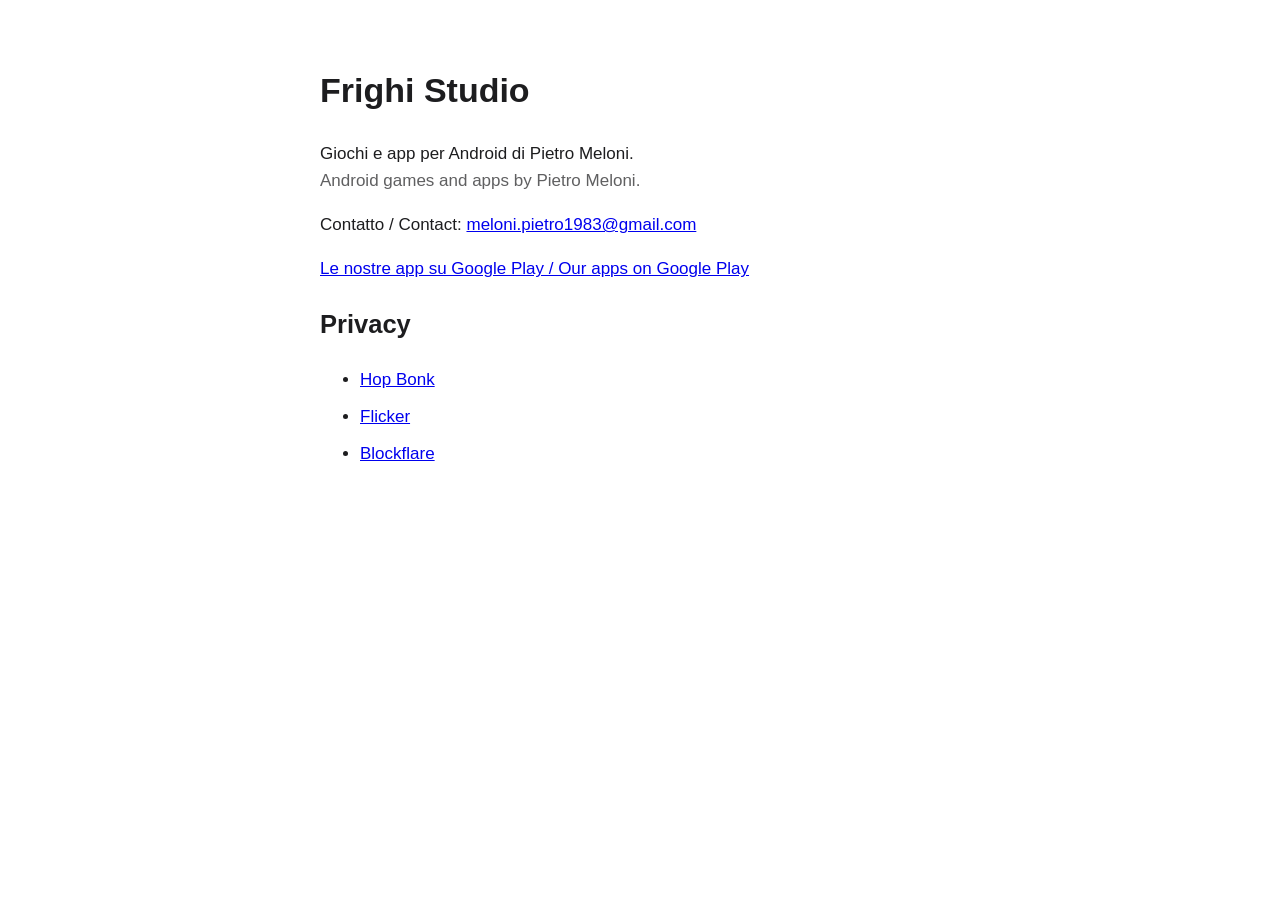
==== index.html @ 2c411255 "Update index.html" ====
<!doctype html>
<html lang="it">
<head>
<meta charset="utf-8">
<meta name="viewport" content="width=device-width, initial-scale=1">
<title>Frighi Studio</title>
<style>
  body { margin:0; font:17px/1.6 -apple-system, "Segoe UI", Roboto, Arial, sans-serif;
         background:#fff; color:#1d1d1f; }
  @media (prefers-color-scheme: dark) { body { background:#121212; color:#ececec; } a { color:#7ab7ff; } }
  main { max-width:640px; margin:0 auto; padding:40px 16px; }
  li { margin:10px 0; }
  .muted { opacity:.7; }
</style>
</head>
<body>
<main>
  <h1>Frighi Studio</h1>
  <p>Giochi e app per Android di Pietro Meloni.<br>
     <span class="muted">Android games and apps by Pietro Meloni.</span></p>
  <p>Contatto / Contact:
     <a href="mailto:meloni.pietro1983@gmail.com">meloni.pietro1983@gmail.com</a></p>
  <p><a href="https://play.google.com/store/apps/developer?id=Frighi%20Studio">Le nostre app su Google Play / Our apps on Google Play</a></p>
  <h2>Privacy</h2>
  <ul>
    <li><a href="HopBonk/">Hop Bonk</a></li>
    <li><a href="flicker-privacy/">Flicker</a></li>
    <li><a href="blockflare-privacy/">Blockflare</a></li>
  </ul>
</main>
</body>
</html>
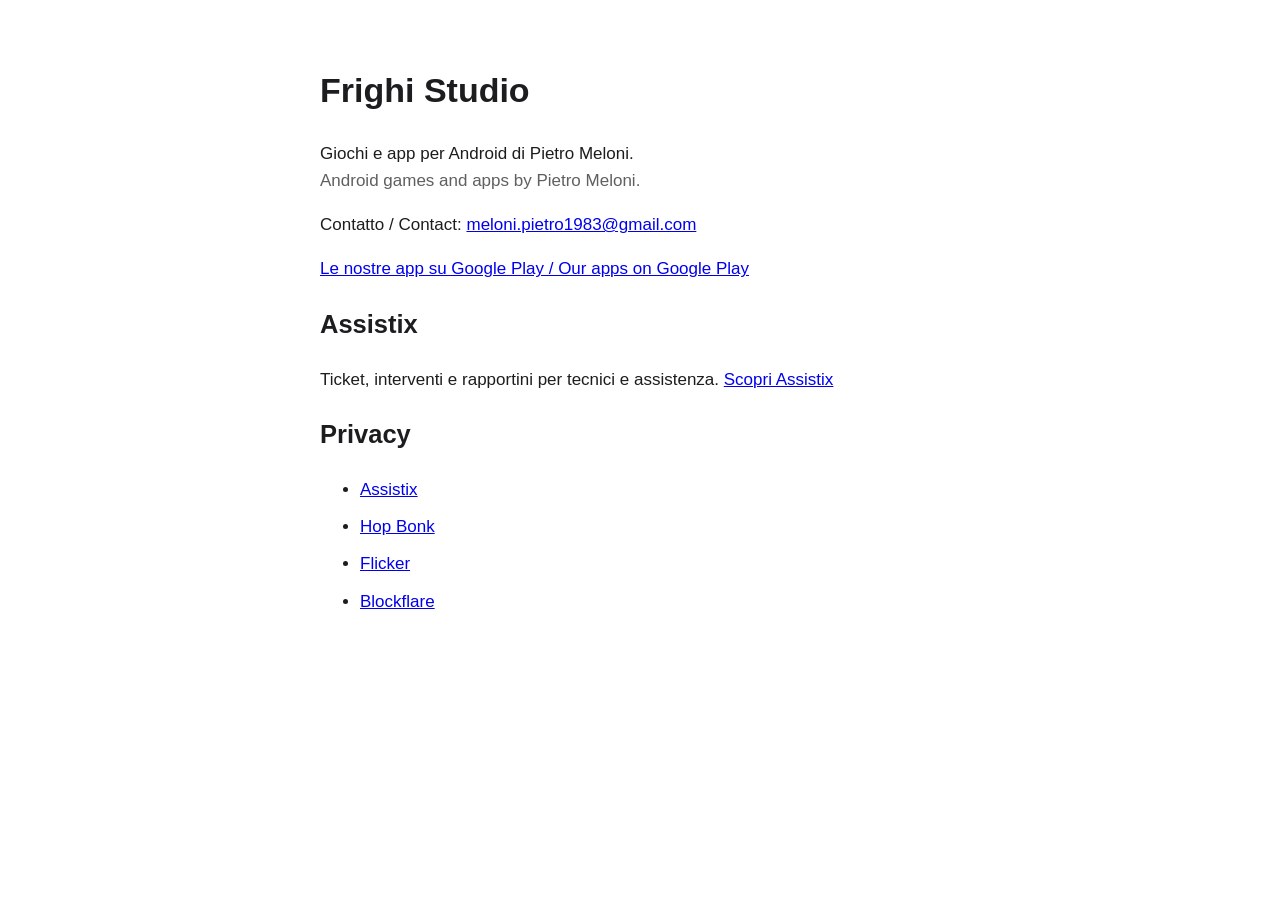
==== commit 91abb886: "Add files via upload" ====
--- a/index.html
+++ b/index.html
@@ -21,8 +21,11 @@
   <p>Contatto / Contact:
      <a href="mailto:meloni.pietro1983@gmail.com">meloni.pietro1983@gmail.com</a></p>
   <p><a href="https://play.google.com/store/apps/developer?id=Frighi%20Studio">Le nostre app su Google Play / Our apps on Google Play</a></p>
+  <h2>Assistix</h2>
+  <p>Ticket, interventi e rapportini per tecnici e assistenza. <a href="assistix/">Scopri Assistix</a></p>
   <h2>Privacy</h2>
   <ul>
+    <li><a href="assistix/privacy.html">Assistix</a></li>
     <li><a href="HopBonk/">Hop Bonk</a></li>
     <li><a href="flicker-privacy/">Flicker</a></li>
     <li><a href="blockflare-privacy/">Blockflare</a></li>
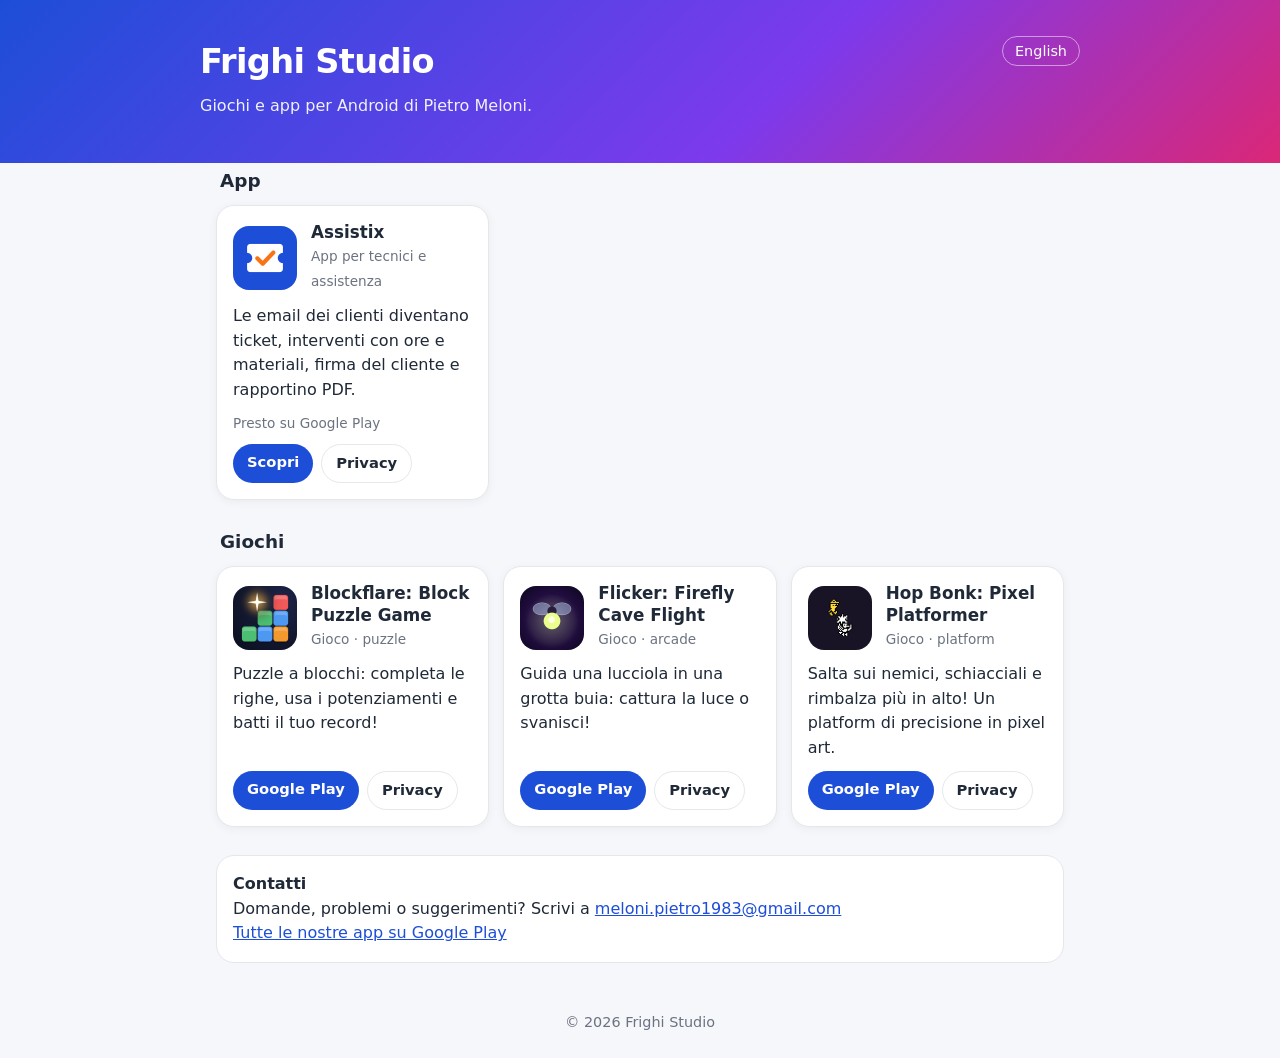
==== commit 52c5d306: "Add files via upload" ====
--- a/index.html
+++ b/index.html
@@ -4,32 +4,24 @@
 <meta charset="utf-8">
 <meta name="viewport" content="width=device-width, initial-scale=1">
 <title>Frighi Studio</title>
-<style>
-  body { margin:0; font:17px/1.6 -apple-system, "Segoe UI", Roboto, Arial, sans-serif;
-         background:#fff; color:#1d1d1f; }
-  @media (prefers-color-scheme: dark) { body { background:#121212; color:#ececec; } a { color:#7ab7ff; } }
-  main { max-width:640px; margin:0 auto; padding:40px 16px; }
-  li { margin:10px 0; }
-  .muted { opacity:.7; }
-</style>
+<meta name="description" content="Giochi e app per Android di Pietro Meloni.">
+<link rel="stylesheet" href="/stile.css">
+<link rel="alternate" hreflang="it" href="https://frighi83.github.io/">
+<link rel="alternate" hreflang="en" href="https://frighi83.github.io/en/">
 </head>
 <body>
+<header class="eroe"><div class="dentro"><a class="lingua" href="/en/">English</a><h1>Frighi Studio</h1><p>Giochi e app per Android di Pietro Meloni.</p></div></header>
 <main>
-  <h1>Frighi Studio</h1>
-  <p>Giochi e app per Android di Pietro Meloni.<br>
-     <span class="muted">Android games and apps by Pietro Meloni.</span></p>
-  <p>Contatto / Contact:
-     <a href="mailto:meloni.pietro1983@gmail.com">meloni.pietro1983@gmail.com</a></p>
-  <p><a href="https://play.google.com/store/apps/developer?id=Frighi%20Studio">Le nostre app su Google Play / Our apps on Google Play</a></p>
-  <h2>Assistix</h2>
-  <p>Ticket, interventi e rapportini per tecnici e assistenza. <a href="assistix/">Scopri Assistix</a></p>
-  <h2>Privacy</h2>
-  <ul>
-    <li><a href="assistix/privacy.html">Assistix</a></li>
-    <li><a href="HopBonk/">Hop Bonk</a></li>
-    <li><a href="flicker-privacy/">Flicker</a></li>
-    <li><a href="blockflare-privacy/">Blockflare</a></li>
-  </ul>
+<h2>App</h2>
+<div class="griglia"><div class="scheda"><div class="capo"><img src="/img/assistix.png" alt="Assistix"><div><h3>Assistix</h3><span class="tipo">App per tecnici e assistenza</span></div></div>
+<p>Le email dei clienti diventano ticket, interventi con ore e materiali, firma del cliente e rapportino PDF.</p><span class="tipo">Presto su Google Play</span><div class="azioni"><a class="btn pieno" href="/assistix/">Scopri</a><a class="btn vuoto" href="/assistix/privacy.html">Privacy</a></div></div></div>
+<h2>Giochi</h2>
+<div class="griglia"><div class="scheda"><div class="capo"><img src="/img/blockflare.png" alt="Blockflare: Block Puzzle Game"><div><h3>Blockflare: Block Puzzle Game</h3><span class="tipo">Gioco · puzzle</span></div></div>
+<p>Puzzle a blocchi: completa le righe, usa i potenziamenti e batti il tuo record!</p><div class="azioni"><a class="btn pieno" href="https://play.google.com/store/apps/developer?id=Frighi%20Studio">Google Play</a><a class="btn vuoto" href="/blockflare-privacy/">Privacy</a></div></div><div class="scheda"><div class="capo"><img src="/img/flicker.png" alt="Flicker: Firefly Cave Flight"><div><h3>Flicker: Firefly Cave Flight</h3><span class="tipo">Gioco · arcade</span></div></div>
+<p>Guida una lucciola in una grotta buia: cattura la luce o svanisci!</p><div class="azioni"><a class="btn pieno" href="https://play.google.com/store/apps/developer?id=Frighi%20Studio">Google Play</a><a class="btn vuoto" href="/flicker-privacy/">Privacy</a></div></div><div class="scheda"><div class="capo"><img src="/img/hopbonk.png" alt="Hop Bonk: Pixel Platformer"><div><h3>Hop Bonk: Pixel Platformer</h3><span class="tipo">Gioco · platform</span></div></div>
+<p>Salta sui nemici, schiacciali e rimbalza più in alto! Un platform di precisione in pixel art.</p><div class="azioni"><a class="btn pieno" href="https://play.google.com/store/apps/developer?id=Frighi%20Studio">Google Play</a><a class="btn vuoto" href="/HopBonk/">Privacy</a></div></div></div>
+<div class="contatto"><strong>Contatti</strong><br>Domande, problemi o suggerimenti? Scrivi a <a href="mailto:meloni.pietro1983@gmail.com">meloni.pietro1983@gmail.com</a><br><a href="https://play.google.com/store/apps/developer?id=Frighi%20Studio">Tutte le nostre app su Google Play</a></div>
 </main>
+<footer class="piede">© 2026 Frighi Studio</footer>
 </body>
 </html>
--- a/stile.css
+++ b/stile.css
@@ -0,0 +1,27 @@
+:root{--testo:#1f2937;--grigio:#6b7280;--blu:#1d4ed8;--sfondo:#f6f7fb;--carta:#fff;--bordo:#e5e7eb;--arancio:#ea580c}
+@media (prefers-color-scheme:dark){:root{--testo:#e5e7eb;--grigio:#9ca3af;--blu:#93b4ff;--sfondo:#0f1222;--carta:#171a2e;--bordo:#262a45}}
+*{box-sizing:border-box}
+body{margin:0;font-family:system-ui,-apple-system,"Segoe UI",Roboto,sans-serif;line-height:1.55;color:var(--testo);background:var(--sfondo)}
+a{color:var(--blu)}
+.eroe{background:linear-gradient(135deg,#1d4ed8,#7c3aed 60%,#db2777);color:#fff;padding:36px 16px 44px}
+.eroe .dentro{max-width:880px;margin:0 auto}
+.eroe h1{margin:0;font-size:2.1rem;letter-spacing:-.02em}
+.eroe p{margin:6px 0 0;opacity:.92}
+.lingua{float:right;color:#fff;text-decoration:none;border:1px solid rgba(255,255,255,.5);border-radius:999px;padding:3px 12px;font-size:.9rem}
+main{max-width:880px;margin:-24px auto 0;padding:0 16px 24px}
+h2{font-size:1.15rem;margin:28px 4px 10px}
+.griglia{display:grid;grid-template-columns:repeat(auto-fill,minmax(260px,1fr));gap:14px}
+.scheda{background:var(--carta);border:1px solid var(--bordo);border-radius:18px;padding:16px;display:flex;flex-direction:column;gap:10px;box-shadow:0 2px 10px rgba(0,0,0,.05)}
+.scheda .capo{display:flex;gap:14px;align-items:center}
+.scheda img{width:64px;height:64px;border-radius:16px;flex:none}
+.scheda h3{margin:0;font-size:1.05rem;line-height:1.3}
+.scheda .tipo{font-size:.85rem;color:var(--grigio)}
+.scheda p{margin:0;color:var(--testo)}
+.azioni{display:flex;gap:8px;flex-wrap:wrap;margin-top:auto}
+.btn{display:inline-block;text-decoration:none;border-radius:999px;padding:7px 14px;font-weight:600;font-size:.92rem}
+.btn.pieno{background:var(--blu);color:#fff}
+@media (prefers-color-scheme:dark){.btn.pieno{color:#0f1222}}
+.btn.vuoto{border:1px solid var(--bordo);color:var(--testo)}
+.contatto{background:var(--carta);border:1px solid var(--bordo);border-radius:18px;padding:16px;margin-top:28px}
+.piede{text-align:center;color:var(--grigio);font-size:.9rem;padding:24px 16px}
+.elenco{padding-left:1.2em}
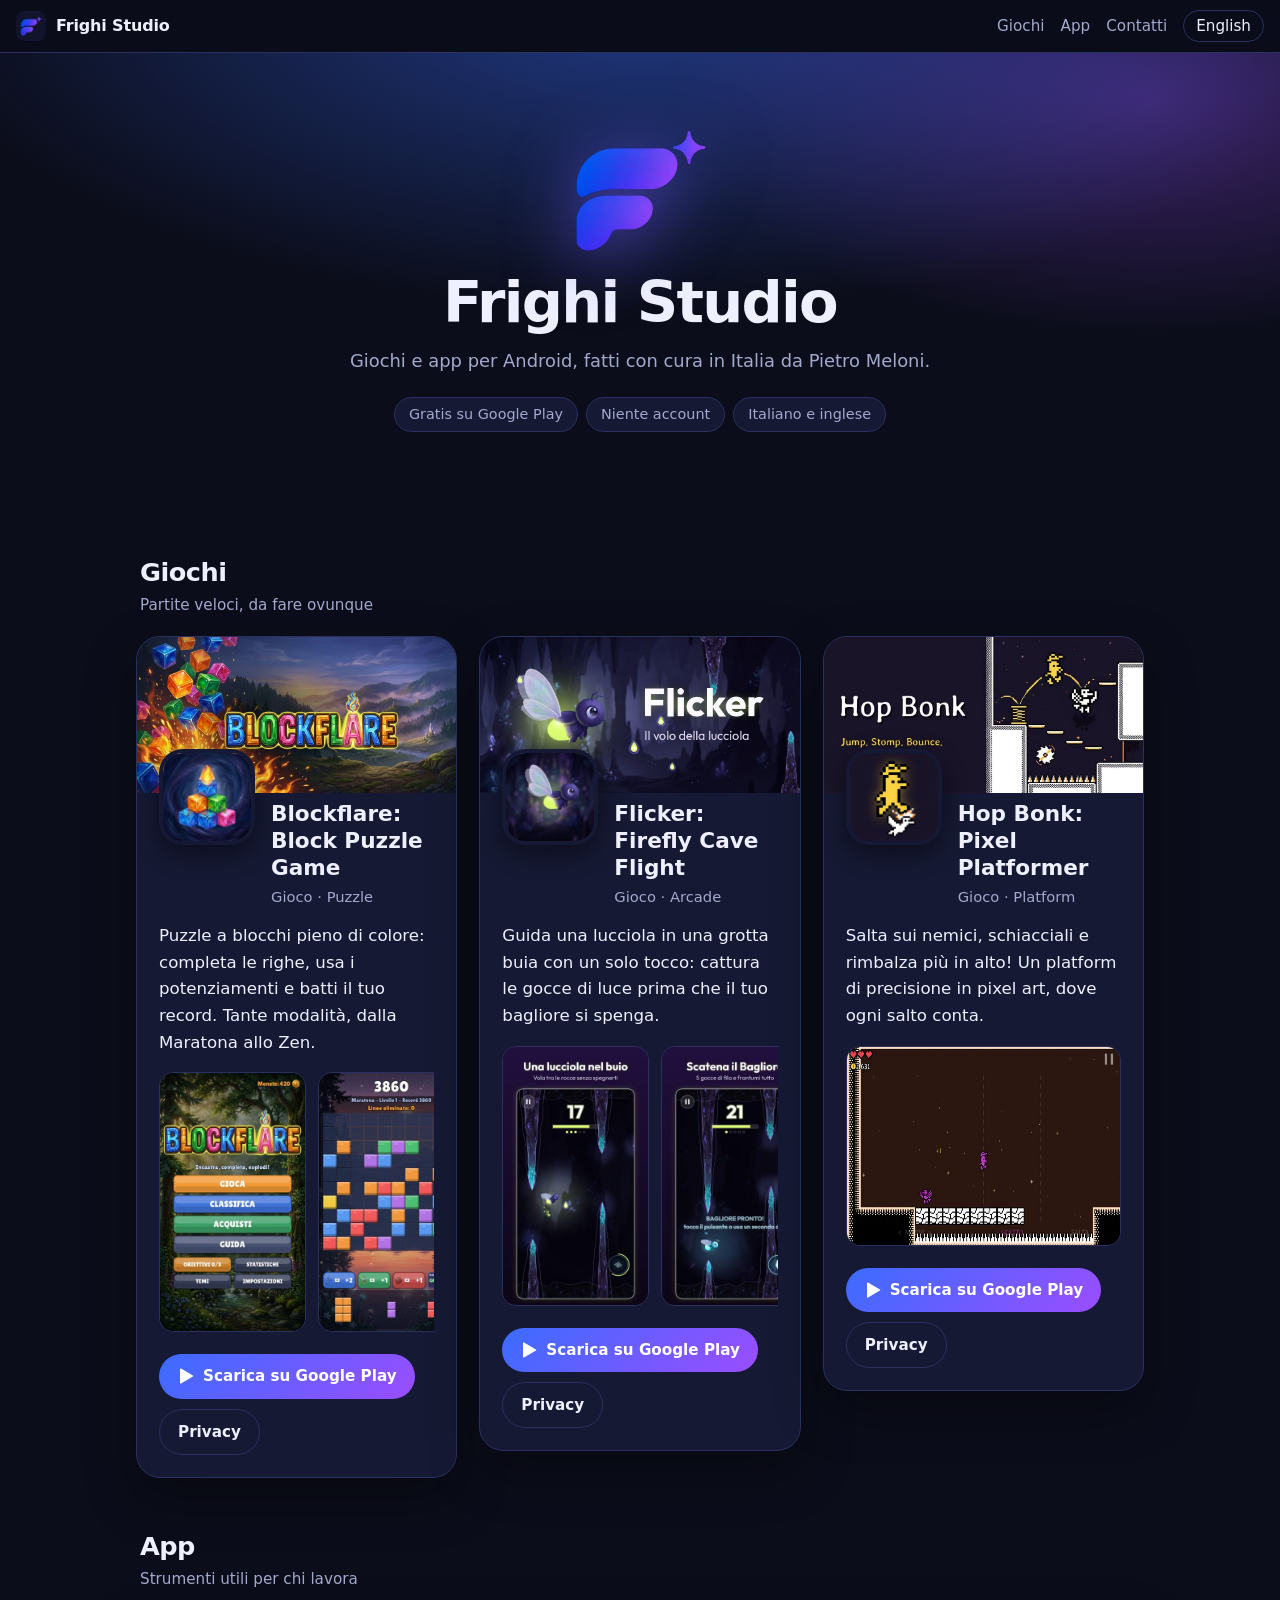
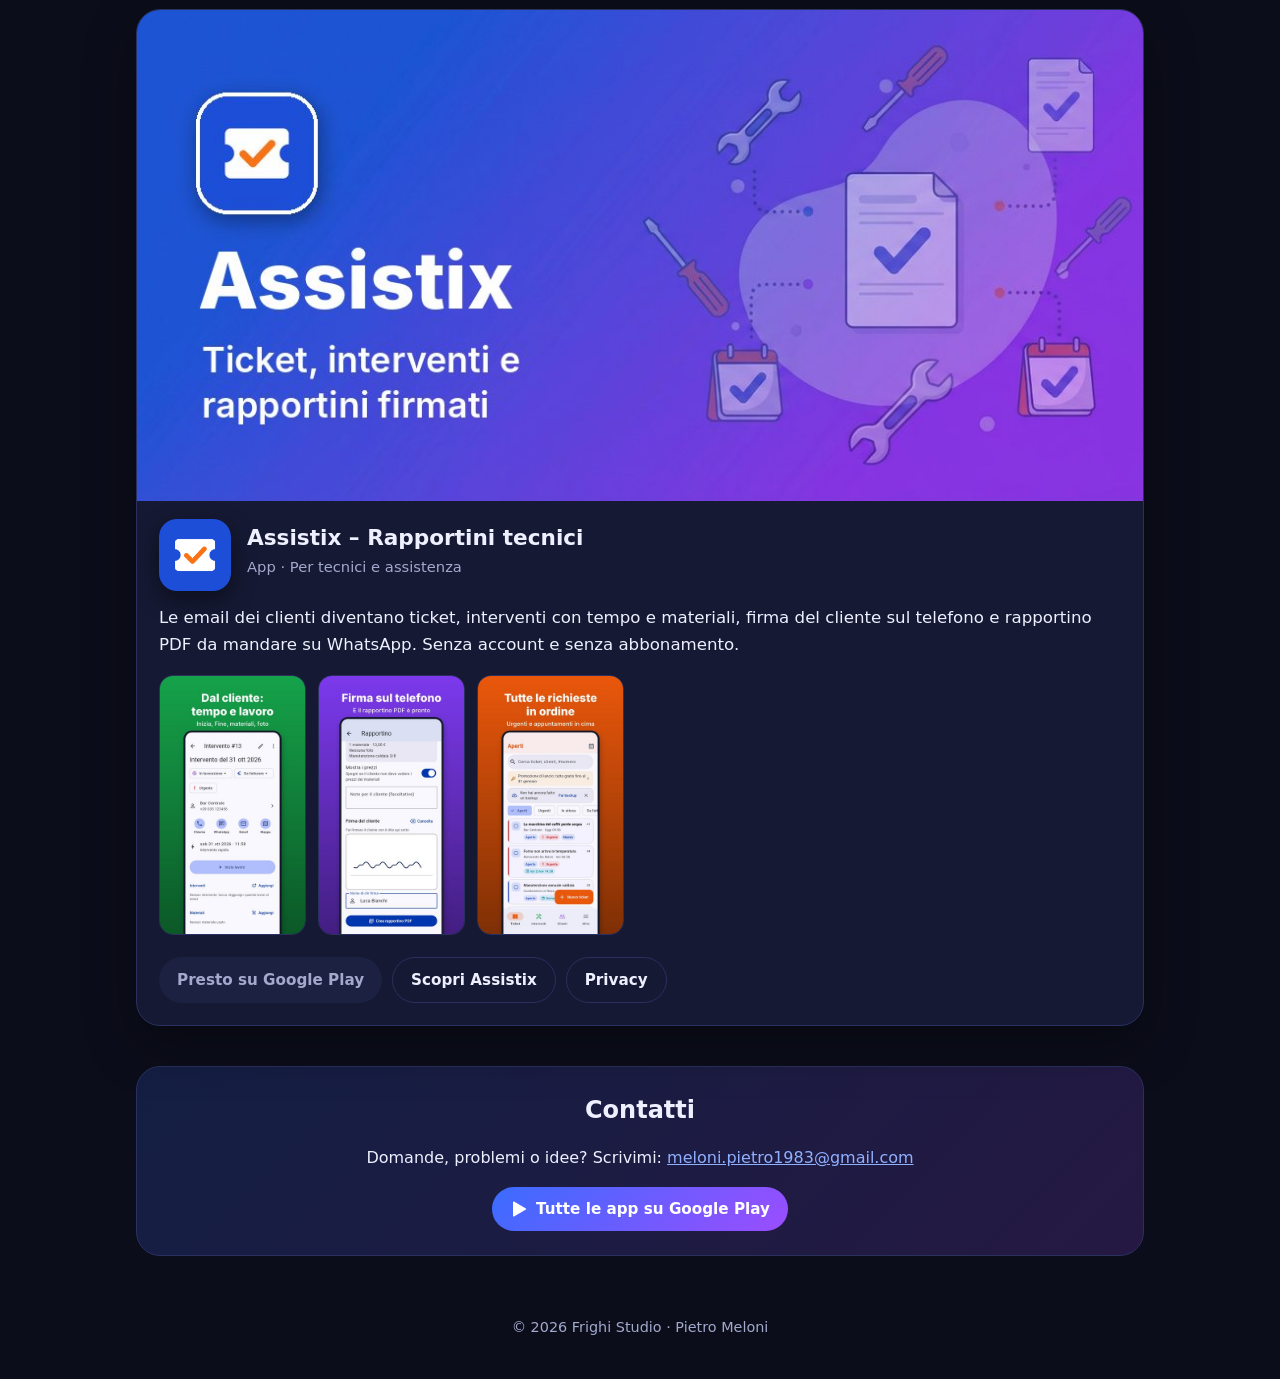
==== commit 60b14180: "Add files via upload" ====
--- a/index.html
+++ b/index.html
@@ -3,25 +3,51 @@
 <head>
 <meta charset="utf-8">
 <meta name="viewport" content="width=device-width, initial-scale=1">
-<title>Frighi Studio</title>
-<meta name="description" content="Giochi e app per Android di Pietro Meloni.">
+<title>Frighi Studio – Giochi e app per Android</title>
+<meta name="description" content="Giochi e app per Android, fatti con cura in Italia da Pietro Meloni.">
+<meta name="theme-color" content="#0b0d1a">
+<link rel="icon" href="/favicon.png">
 <link rel="stylesheet" href="/stile.css">
 <link rel="alternate" hreflang="it" href="https://frighi83.github.io/">
 <link rel="alternate" hreflang="en" href="https://frighi83.github.io/en/">
+<meta property="og:title" content="Frighi Studio"><meta property="og:description" content="Giochi e app per Android, fatti con cura in Italia da Pietro Meloni."><meta property="og:image" content="https://frighi83.github.io/img/frighi_icona.png">
 </head>
 <body>
-<header class="eroe"><div class="dentro"><a class="lingua" href="/en/">English</a><h1>Frighi Studio</h1><p>Giochi e app per Android di Pietro Meloni.</p></div></header>
+<header class="barra"><a class="marchio" href="/"><img src="/img/frighi_icona.png" alt="">Frighi Studio</a>
+<nav><a class="voce" href="#giochi">Giochi</a><a class="voce" href="#app">App</a><a class="voce" href="#contatti">Contatti</a><a class="lingua" href="/en/">English</a></nav></header>
+<section class="eroe"><img class="logo" src="/img/logo.png" alt="Frighi Studio"><h1>Frighi Studio</h1><p>Giochi e app per Android, fatti con cura in Italia da Pietro Meloni.</p><div class="pillole"><span>Gratis su Google Play</span><span>Niente account</span><span>Italiano e inglese</span></div></section>
 <main>
-<h2>App</h2>
-<div class="griglia"><div class="scheda"><div class="capo"><img src="/img/assistix.png" alt="Assistix"><div><h3>Assistix</h3><span class="tipo">App per tecnici e assistenza</span></div></div>
-<p>Le email dei clienti diventano ticket, interventi con ore e materiali, firma del cliente e rapportino PDF.</p><span class="tipo">Presto su Google Play</span><div class="azioni"><a class="btn pieno" href="/assistix/">Scopri</a><a class="btn vuoto" href="/assistix/privacy.html">Privacy</a></div></div></div>
-<h2>Giochi</h2>
-<div class="griglia"><div class="scheda"><div class="capo"><img src="/img/blockflare.png" alt="Blockflare: Block Puzzle Game"><div><h3>Blockflare: Block Puzzle Game</h3><span class="tipo">Gioco · puzzle</span></div></div>
-<p>Puzzle a blocchi: completa le righe, usa i potenziamenti e batti il tuo record!</p><div class="azioni"><a class="btn pieno" href="https://play.google.com/store/apps/developer?id=Frighi%20Studio">Google Play</a><a class="btn vuoto" href="/blockflare-privacy/">Privacy</a></div></div><div class="scheda"><div class="capo"><img src="/img/flicker.png" alt="Flicker: Firefly Cave Flight"><div><h3>Flicker: Firefly Cave Flight</h3><span class="tipo">Gioco · arcade</span></div></div>
-<p>Guida una lucciola in una grotta buia: cattura la luce o svanisci!</p><div class="azioni"><a class="btn pieno" href="https://play.google.com/store/apps/developer?id=Frighi%20Studio">Google Play</a><a class="btn vuoto" href="/flicker-privacy/">Privacy</a></div></div><div class="scheda"><div class="capo"><img src="/img/hopbonk.png" alt="Hop Bonk: Pixel Platformer"><div><h3>Hop Bonk: Pixel Platformer</h3><span class="tipo">Gioco · platform</span></div></div>
-<p>Salta sui nemici, schiacciali e rimbalza più in alto! Un platform di precisione in pixel art.</p><div class="azioni"><a class="btn pieno" href="https://play.google.com/store/apps/developer?id=Frighi%20Studio">Google Play</a><a class="btn vuoto" href="/HopBonk/">Privacy</a></div></div></div>
-<div class="contatto"><strong>Contatti</strong><br>Domande, problemi o suggerimenti? Scrivi a <a href="mailto:meloni.pietro1983@gmail.com">meloni.pietro1983@gmail.com</a><br><a href="https://play.google.com/store/apps/developer?id=Frighi%20Studio">Tutte le nostre app su Google Play</a></div>
+<h2 class="sezione" id="giochi">Giochi<small>Partite veloci, da fare ovunque</small></h2>
+<div class="griglia"><article class="app" id="blockflare">
+<img class="banner" src="/img/giochi/blockflare_banner.jpg" alt="Blockflare: Block Puzzle Game" loading="lazy">
+<div class="corpo"><div class="testa"><img class="icona" src="/img/giochi/blockflare_icona.png" alt=""><div><h3>Blockflare: Block Puzzle Game</h3><span class="tipo">Gioco · Puzzle</span></div></div>
+<p class="desc">Puzzle a blocchi pieno di colore: completa le righe, usa i potenziamenti e batti il tuo record. Tante modalità, dalla Maratona allo Zen.</p>
+<div class="galleria"><img src="/img/giochi/blockflare_it_1.jpg" alt="Blockflare: Block Puzzle Game" loading="lazy"><img src="/img/giochi/blockflare_it_3.jpg" alt="Blockflare: Block Puzzle Game" loading="lazy"><img src="/img/giochi/blockflare_it_7.jpg" alt="Blockflare: Block Puzzle Game" loading="lazy"></div>
+<div class="azioni"><a class="btn play" href="https://play.google.com/store/apps/details?id=com.pietromeloni.blockflare"><svg viewBox="0 0 24 24" aria-hidden="true"><path fill="currentColor" d="M4 2.8v18.4c0 .7.8 1.1 1.4.8l15.8-9.2c.6-.4.6-1.2 0-1.6L5.4 2c-.6-.3-1.4.1-1.4.8z"/></svg>Scarica su Google Play</a><a class="btn vuoto" href="/blockflare-privacy/">Privacy</a></div>
+</div></article><article class="app" id="flicker">
+<img class="banner" src="/img/giochi/flicker_banner_it.jpg" alt="Flicker: Firefly Cave Flight" loading="lazy">
+<div class="corpo"><div class="testa"><img class="icona" src="/img/giochi/flicker_icona.png" alt=""><div><h3>Flicker: Firefly Cave Flight</h3><span class="tipo">Gioco · Arcade</span></div></div>
+<p class="desc">Guida una lucciola in una grotta buia con un solo tocco: cattura le gocce di luce prima che il tuo bagliore si spenga.</p>
+<div class="galleria"><img src="/img/giochi/flicker_it_1.jpg" alt="Flicker: Firefly Cave Flight – 1" loading="lazy"><img src="/img/giochi/flicker_it_2.jpg" alt="Flicker: Firefly Cave Flight – 2" loading="lazy"><img src="/img/giochi/flicker_it_3.jpg" alt="Flicker: Firefly Cave Flight – 3" loading="lazy"></div>
+<div class="azioni"><a class="btn play" href="https://play.google.com/store/apps/details?id=com.pietromeloni.flicker"><svg viewBox="0 0 24 24" aria-hidden="true"><path fill="currentColor" d="M4 2.8v18.4c0 .7.8 1.1 1.4.8l15.8-9.2c.6-.4.6-1.2 0-1.6L5.4 2c-.6-.3-1.4.1-1.4.8z"/></svg>Scarica su Google Play</a><a class="btn vuoto" href="/flicker-privacy/">Privacy</a></div>
+</div></article><article class="app" id="hopbonk">
+<img class="banner" src="/img/giochi/hopbonk_banner.jpg" alt="Hop Bonk: Pixel Platformer" loading="lazy">
+<div class="corpo"><div class="testa"><img class="icona" src="/img/giochi/hopbonk_icona.png" alt=""><div><h3>Hop Bonk: Pixel Platformer</h3><span class="tipo">Gioco · Platform</span></div></div>
+<p class="desc">Salta sui nemici, schiacciali e rimbalza più in alto! Un platform di precisione in pixel art, dove ogni salto conta.</p>
+<div class="galleria orizz"><img src="/img/giochi/hopbonk_it_1.jpg" alt="Hop Bonk: Pixel Platformer – 1" loading="lazy"><img src="/img/giochi/hopbonk_it_2.jpg" alt="Hop Bonk: Pixel Platformer – 2" loading="lazy"><img src="/img/giochi/hopbonk_it_3.jpg" alt="Hop Bonk: Pixel Platformer – 3" loading="lazy"></div>
+<div class="azioni"><a class="btn play" href="https://play.google.com/store/apps/details?id=com.pietromeloni.hopbonk"><svg viewBox="0 0 24 24" aria-hidden="true"><path fill="currentColor" d="M4 2.8v18.4c0 .7.8 1.1 1.4.8l15.8-9.2c.6-.4.6-1.2 0-1.6L5.4 2c-.6-.3-1.4.1-1.4.8z"/></svg>Scarica su Google Play</a><a class="btn vuoto" href="/HopBonk/">Privacy</a></div>
+</div></article></div>
+<h2 class="sezione" id="app">App<small>Strumenti utili per chi lavora</small></h2>
+<div class="griglia"><article class="app" id="assistix">
+<img class="banner" src="/img/giochi/assistix_banner_it.jpg" alt="Assistix" loading="lazy">
+<div class="corpo"><div class="testa"><img class="icona" src="/img/assistix.png" alt=""><div><h3>Assistix – Rapportini tecnici</h3><span class="tipo">App · Per tecnici e assistenza</span></div></div>
+<p class="desc">Le email dei clienti diventano ticket, interventi con tempo e materiali, firma del cliente sul telefono e rapportino PDF da mandare su WhatsApp. Senza account e senza abbonamento.</p>
+<div class="galleria"><img src="/img/giochi/assistix_it_1.jpg" alt="Assistix" loading="lazy"><img src="/img/giochi/assistix_it_2.jpg" alt="Assistix" loading="lazy"><img src="/img/giochi/assistix_it_3.jpg" alt="Assistix" loading="lazy"></div>
+<div class="azioni"><span class="btn presto">Presto su Google Play</span><a class="btn vuoto" href="/assistix/">Scopri Assistix</a><a class="btn vuoto" href="/assistix/privacy.html">Privacy</a></div>
+</div></article></div>
+<section class="contatto" id="contatti"><h2>Contatti</h2><p>Domande, problemi o idee? Scrivimi: <a href="mailto:meloni.pietro1983@gmail.com">meloni.pietro1983@gmail.com</a></p>
+<a class="btn play" href="https://play.google.com/store/apps/developer?id=Frighi%20Studio"><svg viewBox="0 0 24 24" aria-hidden="true"><path fill="currentColor" d="M4 2.8v18.4c0 .7.8 1.1 1.4.8l15.8-9.2c.6-.4.6-1.2 0-1.6L5.4 2c-.6-.3-1.4.1-1.4.8z"/></svg>Tutte le app su Google Play</a></section>
 </main>
-<footer class="piede">© 2026 Frighi Studio</footer>
+<footer class="piede">© 2026 Frighi Studio · Pietro Meloni</footer>
 </body>
 </html>
--- a/stile.css
+++ b/stile.css
@@ -1,27 +1,57 @@
-:root{--testo:#1f2937;--grigio:#6b7280;--blu:#1d4ed8;--sfondo:#f6f7fb;--carta:#fff;--bordo:#e5e7eb;--arancio:#ea580c}
-@media (prefers-color-scheme:dark){:root{--testo:#e5e7eb;--grigio:#9ca3af;--blu:#93b4ff;--sfondo:#0f1222;--carta:#171a2e;--bordo:#262a45}}
+:root{--sfondo:#0b0d1a;--carta:#151933;--carta2:#1c2142;--testo:#eef0ff;--grigio:#a3a9cc;--bordo:#2a3060;--blu:#3b6cff;--viola:#9b4dff;--accento:#8fb0ff}
 *{box-sizing:border-box}
-body{margin:0;font-family:system-ui,-apple-system,"Segoe UI",Roboto,sans-serif;line-height:1.55;color:var(--testo);background:var(--sfondo)}
-a{color:var(--blu)}
-.eroe{background:linear-gradient(135deg,#1d4ed8,#7c3aed 60%,#db2777);color:#fff;padding:36px 16px 44px}
-.eroe .dentro{max-width:880px;margin:0 auto}
-.eroe h1{margin:0;font-size:2.1rem;letter-spacing:-.02em}
-.eroe p{margin:6px 0 0;opacity:.92}
-.lingua{float:right;color:#fff;text-decoration:none;border:1px solid rgba(255,255,255,.5);border-radius:999px;padding:3px 12px;font-size:.9rem}
-main{max-width:880px;margin:-24px auto 0;padding:0 16px 24px}
-h2{font-size:1.15rem;margin:28px 4px 10px}
-.griglia{display:grid;grid-template-columns:repeat(auto-fill,minmax(260px,1fr));gap:14px}
-.scheda{background:var(--carta);border:1px solid var(--bordo);border-radius:18px;padding:16px;display:flex;flex-direction:column;gap:10px;box-shadow:0 2px 10px rgba(0,0,0,.05)}
+html{scroll-behavior:smooth}
+body{margin:0;font-family:system-ui,-apple-system,"Segoe UI",Roboto,sans-serif;line-height:1.6;color:var(--testo);background:var(--sfondo)}
+a{color:var(--accento)}
+img{max-width:100%;display:block}
+.barra{position:sticky;top:0;z-index:5;display:flex;align-items:center;justify-content:space-between;gap:12px;padding:10px 16px;background:rgba(11,13,26,.82);backdrop-filter:blur(10px);border-bottom:1px solid var(--bordo)}
+.barra .marchio{display:flex;align-items:center;gap:10px;color:var(--testo);text-decoration:none;font-weight:800;letter-spacing:-.01em}
+.barra .marchio img{width:30px;height:30px;border-radius:8px}
+.barra nav{display:flex;gap:16px;align-items:center;font-size:.95rem}
+.barra nav a{color:var(--grigio);text-decoration:none}
+.barra nav a:hover{color:var(--testo)}
+.barra .lingua{border:1px solid var(--bordo);border-radius:999px;padding:3px 12px;color:var(--testo)!important}
+.eroe{position:relative;overflow:hidden;padding:72px 16px 64px;text-align:center;background:radial-gradient(1200px 500px at 50% -10%,rgba(59,108,255,.45),transparent 60%),radial-gradient(800px 400px at 90% 10%,rgba(155,77,255,.35),transparent 60%)}
+.eroe .logo{width:132px;height:132px;margin:0 auto 14px;filter:drop-shadow(0 10px 34px rgba(110,90,255,.6))}
+.eroe h1{margin:0;font-size:clamp(2.2rem,6vw,3.6rem);letter-spacing:-.03em;line-height:1.1}
+.eroe p{margin:12px auto 0;max-width:620px;color:var(--grigio);font-size:1.12rem}
+.eroe .dentro{max-width:960px;margin:0 auto}
+.eroe .lingua{float:right;color:#fff;text-decoration:none;border:1px solid rgba(255,255,255,.4);border-radius:999px;padding:3px 12px;font-size:.9rem}
+.pillole{display:flex;gap:8px;justify-content:center;flex-wrap:wrap;margin-top:22px}
+.pillole span{background:var(--carta);border:1px solid var(--bordo);border-radius:999px;padding:5px 14px;font-size:.9rem;color:var(--grigio)}
+main{max-width:1040px;margin:0 auto;padding:8px 16px 32px}
+h2.sezione{font-size:1.6rem;margin:48px 4px 18px;letter-spacing:-.02em}
+h2.sezione small{display:block;font-size:.95rem;font-weight:400;color:var(--grigio);letter-spacing:0}
+.griglia{display:grid;grid-template-columns:repeat(auto-fit,minmax(320px,1fr));gap:22px;align-items:start}
+.griglia .app{margin-bottom:0}
+.app{background:var(--carta);border:1px solid var(--bordo);border-radius:24px;overflow:hidden;margin-bottom:26px;box-shadow:0 20px 50px rgba(0,0,0,.35)}
+.app .banner{aspect-ratio:1024/500;width:100%;object-fit:cover}
+.app .corpo{padding:0 22px 22px;position:relative}
+.app .testa{display:flex;gap:16px;align-items:flex-start;margin-top:-44px}
+.app .testa>div{padding-top:52px}
+.app .icona{width:96px;height:96px;border-radius:24px;border:4px solid var(--carta);box-shadow:0 8px 24px rgba(0,0,0,.45);background:var(--carta2);flex:none}
+.app h3{margin:0 0 2px;font-size:1.35rem;line-height:1.25}
+.app .tipo{color:var(--grigio);font-size:.92rem}
+.app p.desc{margin:14px 0 0;font-size:1.04rem}
+.galleria{display:flex;gap:12px;overflow-x:auto;padding:16px 0 6px;scroll-snap-type:x mandatory}
+.galleria img{height:260px;width:auto;border-radius:14px;border:1px solid var(--bordo);scroll-snap-align:start;flex:none}
+.galleria.orizz img{height:200px}
+.azioni{display:flex;gap:10px;flex-wrap:wrap;margin-top:16px}
+.btn{display:inline-flex;align-items:center;gap:8px;text-decoration:none;border-radius:999px;padding:10px 18px;font-weight:700;font-size:.95rem}
+.btn.play{background:linear-gradient(135deg,var(--blu),var(--viola));color:#fff}
+.btn.play svg{width:18px;height:18px}
+.btn.vuoto{border:1px solid var(--bordo);color:var(--testo)}
+.btn.presto{background:var(--carta2);color:var(--grigio)}
+.contatto{background:linear-gradient(135deg,rgba(59,108,255,.18),rgba(155,77,255,.18));border:1px solid var(--bordo);border-radius:24px;padding:24px;margin-top:40px;text-align:center}
+.contatto h2{margin:0 0 6px}
+.piede{text-align:center;color:var(--grigio);font-size:.9rem;padding:28px 16px 40px}
+/* pagine Assistix */
+.scheda{background:var(--carta);border:1px solid var(--bordo);border-radius:20px;padding:18px;margin-top:-28px;position:relative}
 .scheda .capo{display:flex;gap:14px;align-items:center}
-.scheda img{width:64px;height:64px;border-radius:16px;flex:none}
-.scheda h3{margin:0;font-size:1.05rem;line-height:1.3}
-.scheda .tipo{font-size:.85rem;color:var(--grigio)}
-.scheda p{margin:0;color:var(--testo)}
-.azioni{display:flex;gap:8px;flex-wrap:wrap;margin-top:auto}
-.btn{display:inline-block;text-decoration:none;border-radius:999px;padding:7px 14px;font-weight:600;font-size:.92rem}
-.btn.pieno{background:var(--blu);color:#fff}
-@media (prefers-color-scheme:dark){.btn.pieno{color:#0f1222}}
-.btn.vuoto{border:1px solid var(--bordo);color:var(--testo)}
-.contatto{background:var(--carta);border:1px solid var(--bordo);border-radius:18px;padding:16px;margin-top:28px}
-.piede{text-align:center;color:var(--grigio);font-size:.9rem;padding:24px 16px}
+.scheda img{width:64px;height:64px;border-radius:16px}
+.scheda h3{margin:0}
 .elenco{padding-left:1.2em}
+@media (max-width:600px){.galleria img{height:240px}.galleria.orizz img{height:150px}.barra nav .voce{display:none}}
+#assistix .testa{margin-top:18px}
+#assistix .testa>div{padding-top:6px}
+#assistix .icona{width:72px;height:72px;border-radius:18px;border:0}
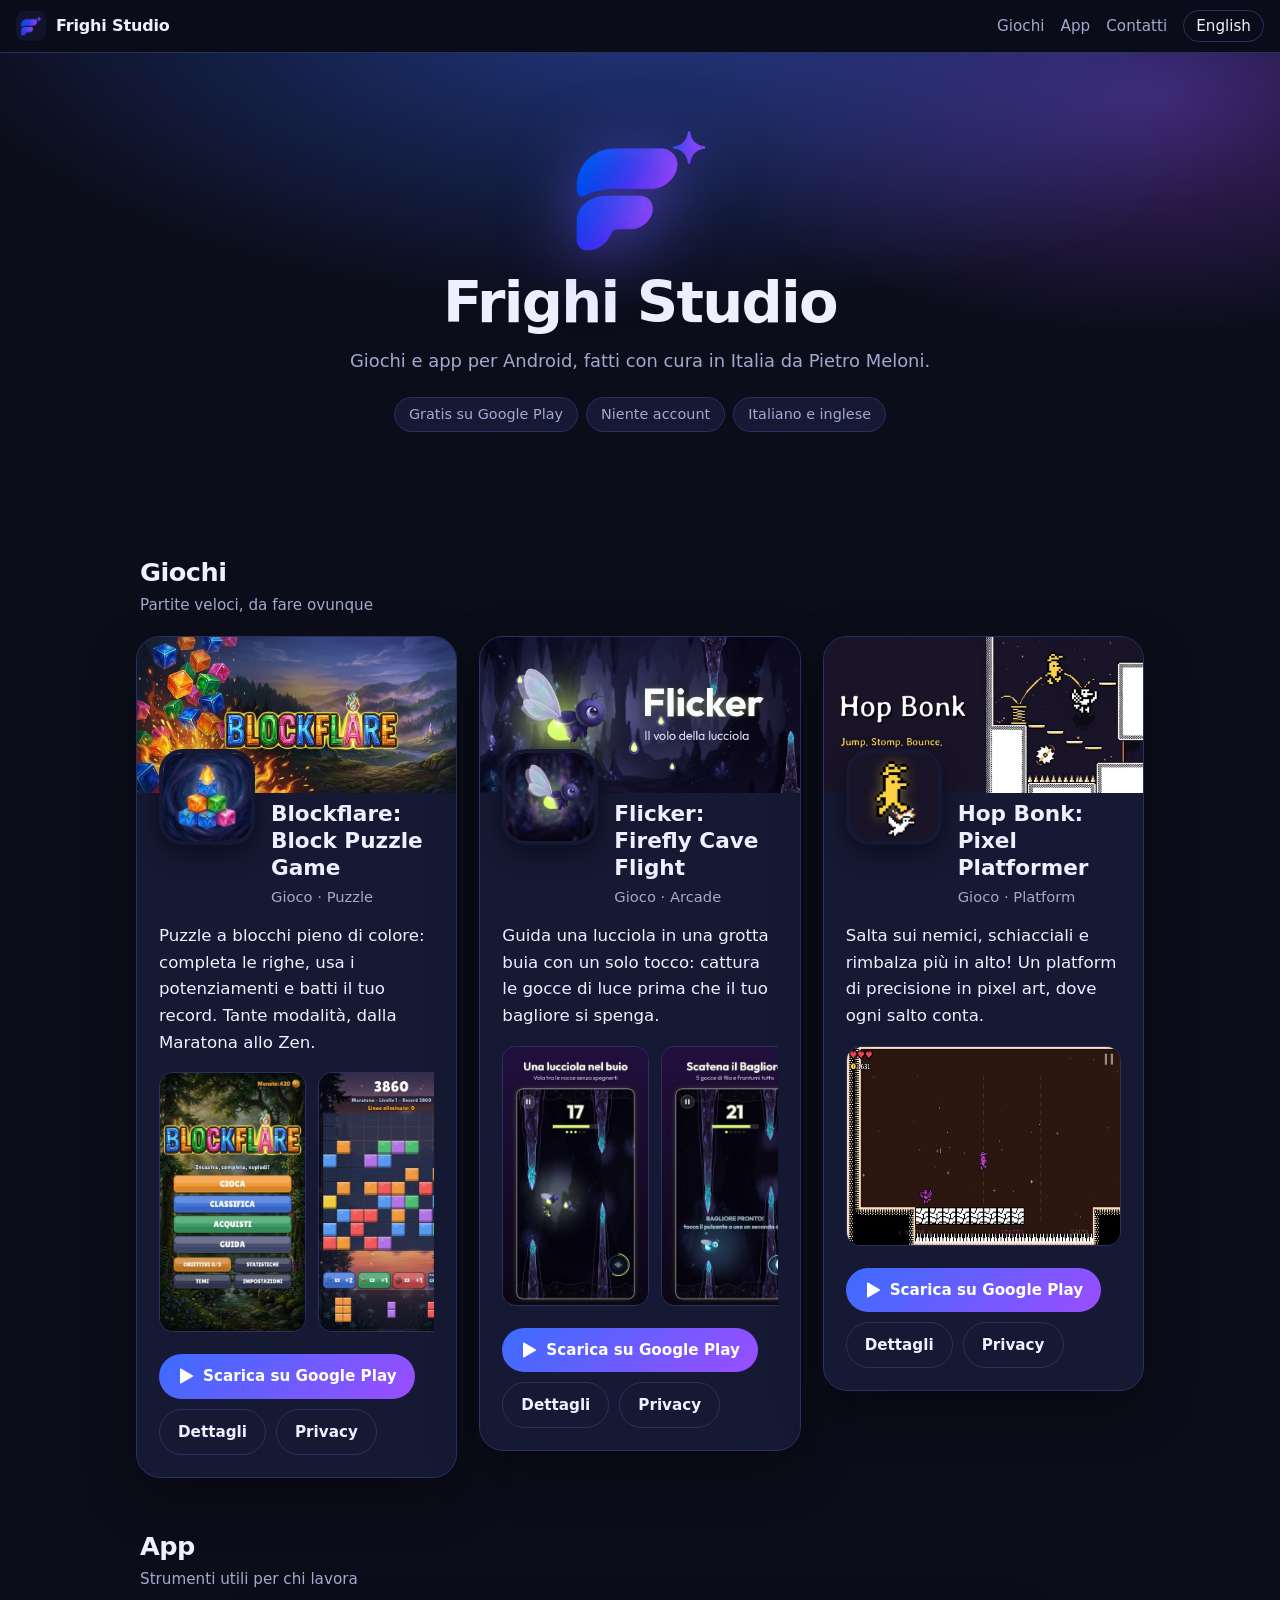
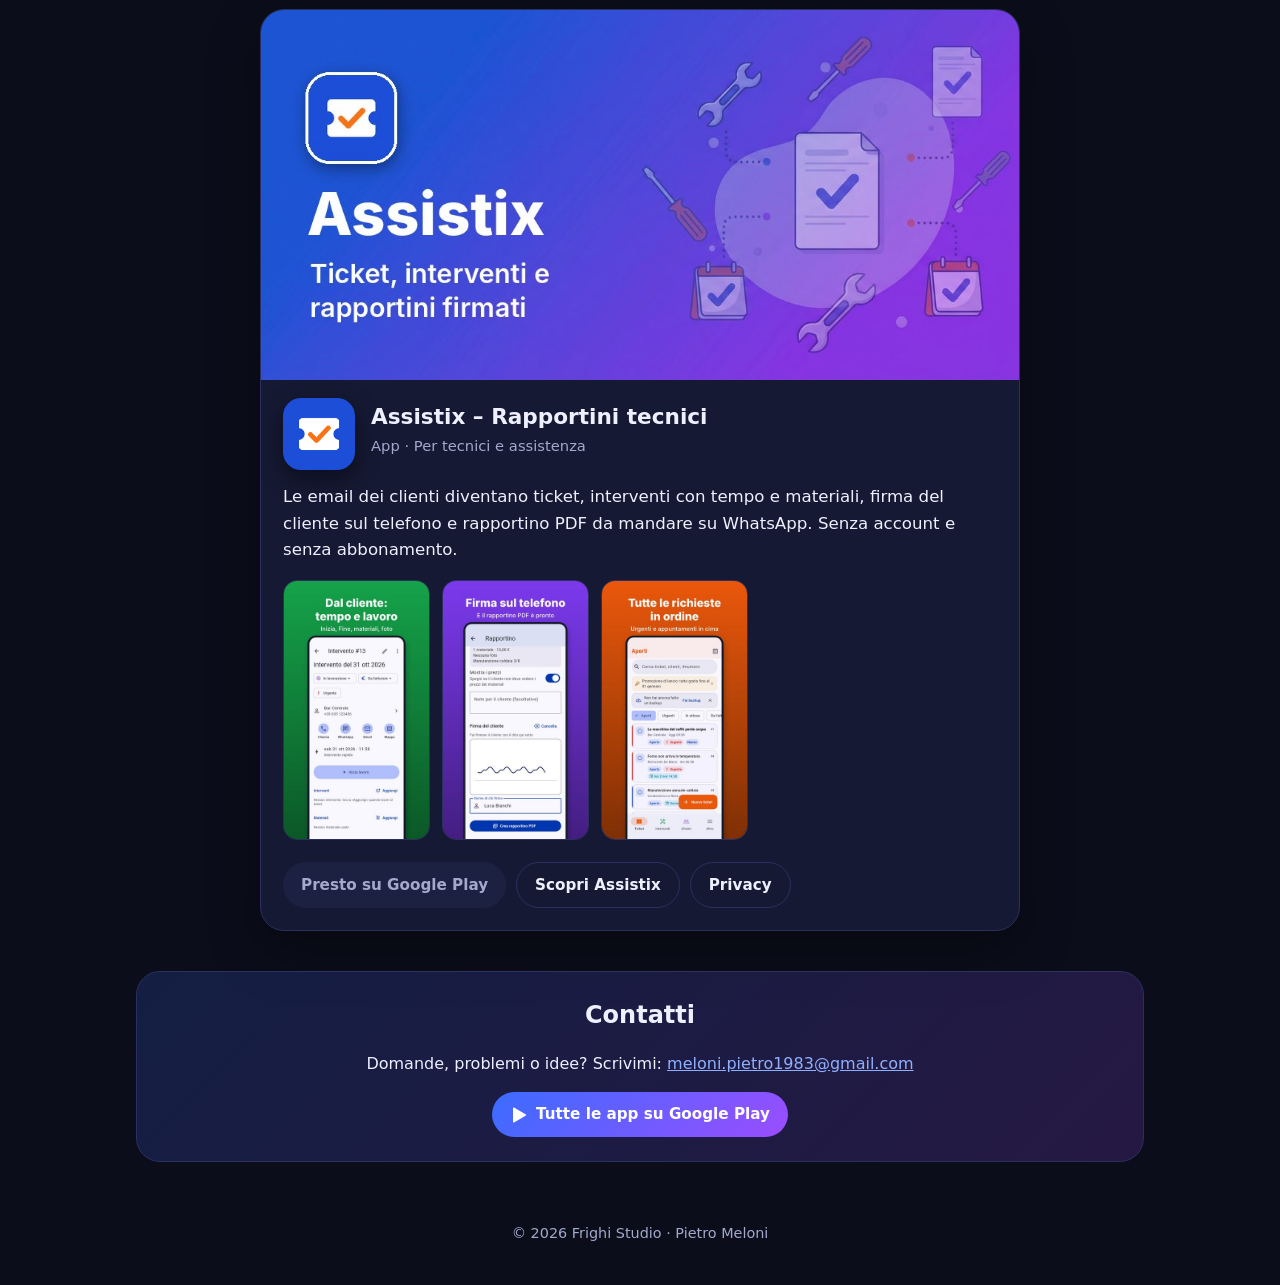
==== commit dcb645e1: "Add files via upload" ====
--- a/index.html
+++ b/index.html
@@ -23,19 +23,19 @@
 <div class="corpo"><div class="testa"><img class="icona" src="/img/giochi/blockflare_icona.png" alt=""><div><h3>Blockflare: Block Puzzle Game</h3><span class="tipo">Gioco · Puzzle</span></div></div>
 <p class="desc">Puzzle a blocchi pieno di colore: completa le righe, usa i potenziamenti e batti il tuo record. Tante modalità, dalla Maratona allo Zen.</p>
 <div class="galleria"><img src="/img/giochi/blockflare_it_1.jpg" alt="Blockflare: Block Puzzle Game" loading="lazy"><img src="/img/giochi/blockflare_it_3.jpg" alt="Blockflare: Block Puzzle Game" loading="lazy"><img src="/img/giochi/blockflare_it_7.jpg" alt="Blockflare: Block Puzzle Game" loading="lazy"></div>
-<div class="azioni"><a class="btn play" href="https://play.google.com/store/apps/details?id=com.pietromeloni.blockflare"><svg viewBox="0 0 24 24" aria-hidden="true"><path fill="currentColor" d="M4 2.8v18.4c0 .7.8 1.1 1.4.8l15.8-9.2c.6-.4.6-1.2 0-1.6L5.4 2c-.6-.3-1.4.1-1.4.8z"/></svg>Scarica su Google Play</a><a class="btn vuoto" href="/blockflare-privacy/">Privacy</a></div>
+<div class="azioni"><a class="btn play" href="https://play.google.com/store/apps/details?id=com.pietromeloni.blockflare"><svg viewBox="0 0 24 24" aria-hidden="true"><path fill="currentColor" d="M4 2.8v18.4c0 .7.8 1.1 1.4.8l15.8-9.2c.6-.4.6-1.2 0-1.6L5.4 2c-.6-.3-1.4.1-1.4.8z"/></svg>Scarica su Google Play</a><a class="btn vuoto" href="/giochi/blockflare.html">Dettagli</a><a class="btn vuoto" href="/blockflare-privacy/">Privacy</a></div>
 </div></article><article class="app" id="flicker">
 <img class="banner" src="/img/giochi/flicker_banner_it.jpg" alt="Flicker: Firefly Cave Flight" loading="lazy">
 <div class="corpo"><div class="testa"><img class="icona" src="/img/giochi/flicker_icona.png" alt=""><div><h3>Flicker: Firefly Cave Flight</h3><span class="tipo">Gioco · Arcade</span></div></div>
 <p class="desc">Guida una lucciola in una grotta buia con un solo tocco: cattura le gocce di luce prima che il tuo bagliore si spenga.</p>
 <div class="galleria"><img src="/img/giochi/flicker_it_1.jpg" alt="Flicker: Firefly Cave Flight – 1" loading="lazy"><img src="/img/giochi/flicker_it_2.jpg" alt="Flicker: Firefly Cave Flight – 2" loading="lazy"><img src="/img/giochi/flicker_it_3.jpg" alt="Flicker: Firefly Cave Flight – 3" loading="lazy"></div>
-<div class="azioni"><a class="btn play" href="https://play.google.com/store/apps/details?id=com.pietromeloni.flicker"><svg viewBox="0 0 24 24" aria-hidden="true"><path fill="currentColor" d="M4 2.8v18.4c0 .7.8 1.1 1.4.8l15.8-9.2c.6-.4.6-1.2 0-1.6L5.4 2c-.6-.3-1.4.1-1.4.8z"/></svg>Scarica su Google Play</a><a class="btn vuoto" href="/flicker-privacy/">Privacy</a></div>
+<div class="azioni"><a class="btn play" href="https://play.google.com/store/apps/details?id=com.pietromeloni.flicker"><svg viewBox="0 0 24 24" aria-hidden="true"><path fill="currentColor" d="M4 2.8v18.4c0 .7.8 1.1 1.4.8l15.8-9.2c.6-.4.6-1.2 0-1.6L5.4 2c-.6-.3-1.4.1-1.4.8z"/></svg>Scarica su Google Play</a><a class="btn vuoto" href="/giochi/flicker.html">Dettagli</a><a class="btn vuoto" href="/flicker-privacy/">Privacy</a></div>
 </div></article><article class="app" id="hopbonk">
 <img class="banner" src="/img/giochi/hopbonk_banner.jpg" alt="Hop Bonk: Pixel Platformer" loading="lazy">
 <div class="corpo"><div class="testa"><img class="icona" src="/img/giochi/hopbonk_icona.png" alt=""><div><h3>Hop Bonk: Pixel Platformer</h3><span class="tipo">Gioco · Platform</span></div></div>
 <p class="desc">Salta sui nemici, schiacciali e rimbalza più in alto! Un platform di precisione in pixel art, dove ogni salto conta.</p>
 <div class="galleria orizz"><img src="/img/giochi/hopbonk_it_1.jpg" alt="Hop Bonk: Pixel Platformer – 1" loading="lazy"><img src="/img/giochi/hopbonk_it_2.jpg" alt="Hop Bonk: Pixel Platformer – 2" loading="lazy"><img src="/img/giochi/hopbonk_it_3.jpg" alt="Hop Bonk: Pixel Platformer – 3" loading="lazy"></div>
-<div class="azioni"><a class="btn play" href="https://play.google.com/store/apps/details?id=com.pietromeloni.hopbonk"><svg viewBox="0 0 24 24" aria-hidden="true"><path fill="currentColor" d="M4 2.8v18.4c0 .7.8 1.1 1.4.8l15.8-9.2c.6-.4.6-1.2 0-1.6L5.4 2c-.6-.3-1.4.1-1.4.8z"/></svg>Scarica su Google Play</a><a class="btn vuoto" href="/HopBonk/">Privacy</a></div>
+<div class="azioni"><a class="btn play" href="https://play.google.com/store/apps/details?id=com.pietromeloni.hopbonk"><svg viewBox="0 0 24 24" aria-hidden="true"><path fill="currentColor" d="M4 2.8v18.4c0 .7.8 1.1 1.4.8l15.8-9.2c.6-.4.6-1.2 0-1.6L5.4 2c-.6-.3-1.4.1-1.4.8z"/></svg>Scarica su Google Play</a><a class="btn vuoto" href="/giochi/hopbonk.html">Dettagli</a><a class="btn vuoto" href="/HopBonk/">Privacy</a></div>
 </div></article></div>
 <h2 class="sezione" id="app">App<small>Strumenti utili per chi lavora</small></h2>
 <div class="griglia"><article class="app" id="assistix">
--- a/stile.css
+++ b/stile.css
@@ -55,3 +55,31 @@
 #assistix .testa{margin-top:18px}
 #assistix .testa>div{padding-top:6px}
 #assistix .icona{width:72px;height:72px;border-radius:18px;border:0}
+
+.dettagli{margin-top:12px;border:1px solid var(--bordo);border-radius:14px;background:var(--carta2)}
+.dettagli summary{cursor:pointer;list-style:none;padding:10px 14px;font-weight:700;color:var(--accento);display:flex;align-items:center;gap:8px}
+.dettagli summary::-webkit-details-marker{display:none}
+.dettagli summary::before{content:"+";display:inline-grid;place-items:center;width:22px;height:22px;border-radius:50%;background:rgba(143,176,255,.15);font-weight:800}
+.dettagli[open] summary::before{content:"–"}
+.dettagli .testo{padding:0 16px 14px;color:var(--testo);font-size:.96rem}
+.dettagli .testo h4{margin:14px 0 4px;font-size:.95rem;color:var(--accento)}
+.dettagli .testo p{margin:8px 0}
+.dettagli .testo ul{margin:4px 0;padding-left:1.2em}
+.galleria{scrollbar-width:thin;scrollbar-color:#3a4180 transparent}
+.galleria::-webkit-scrollbar{height:6px}
+.galleria::-webkit-scrollbar-track{background:transparent}
+.galleria::-webkit-scrollbar-thumb{background:#3a4180;border-radius:999px}
+#assistix{max-width:760px;margin-left:auto;margin-right:auto}
+.griglia:has(#assistix){display:block}
+
+.pagina-app{max-width:860px;padding-top:24px}
+.titolo-app{margin:0 0 2px;font-size:1.6rem;line-height:1.2}
+.pagina-app h2.sotto{font-size:1.1rem;margin:24px 0 0;color:var(--grigio)}
+.pagina-app .galleria img{height:420px}
+.pagina-app .galleria.orizz img{height:260px}
+.descrizione{margin-top:18px;font-size:1.02rem}
+.descrizione h3{margin:22px 0 6px;font-size:1.05rem;color:var(--accento)}
+.descrizione p{margin:10px 0}
+.descrizione ul{margin:6px 0;padding-left:1.2em}
+.nota{text-align:center;color:var(--grigio);margin-top:20px}
+@media (max-width:600px){.pagina-app .galleria img{height:300px}.pagina-app .galleria.orizz img{height:180px}}
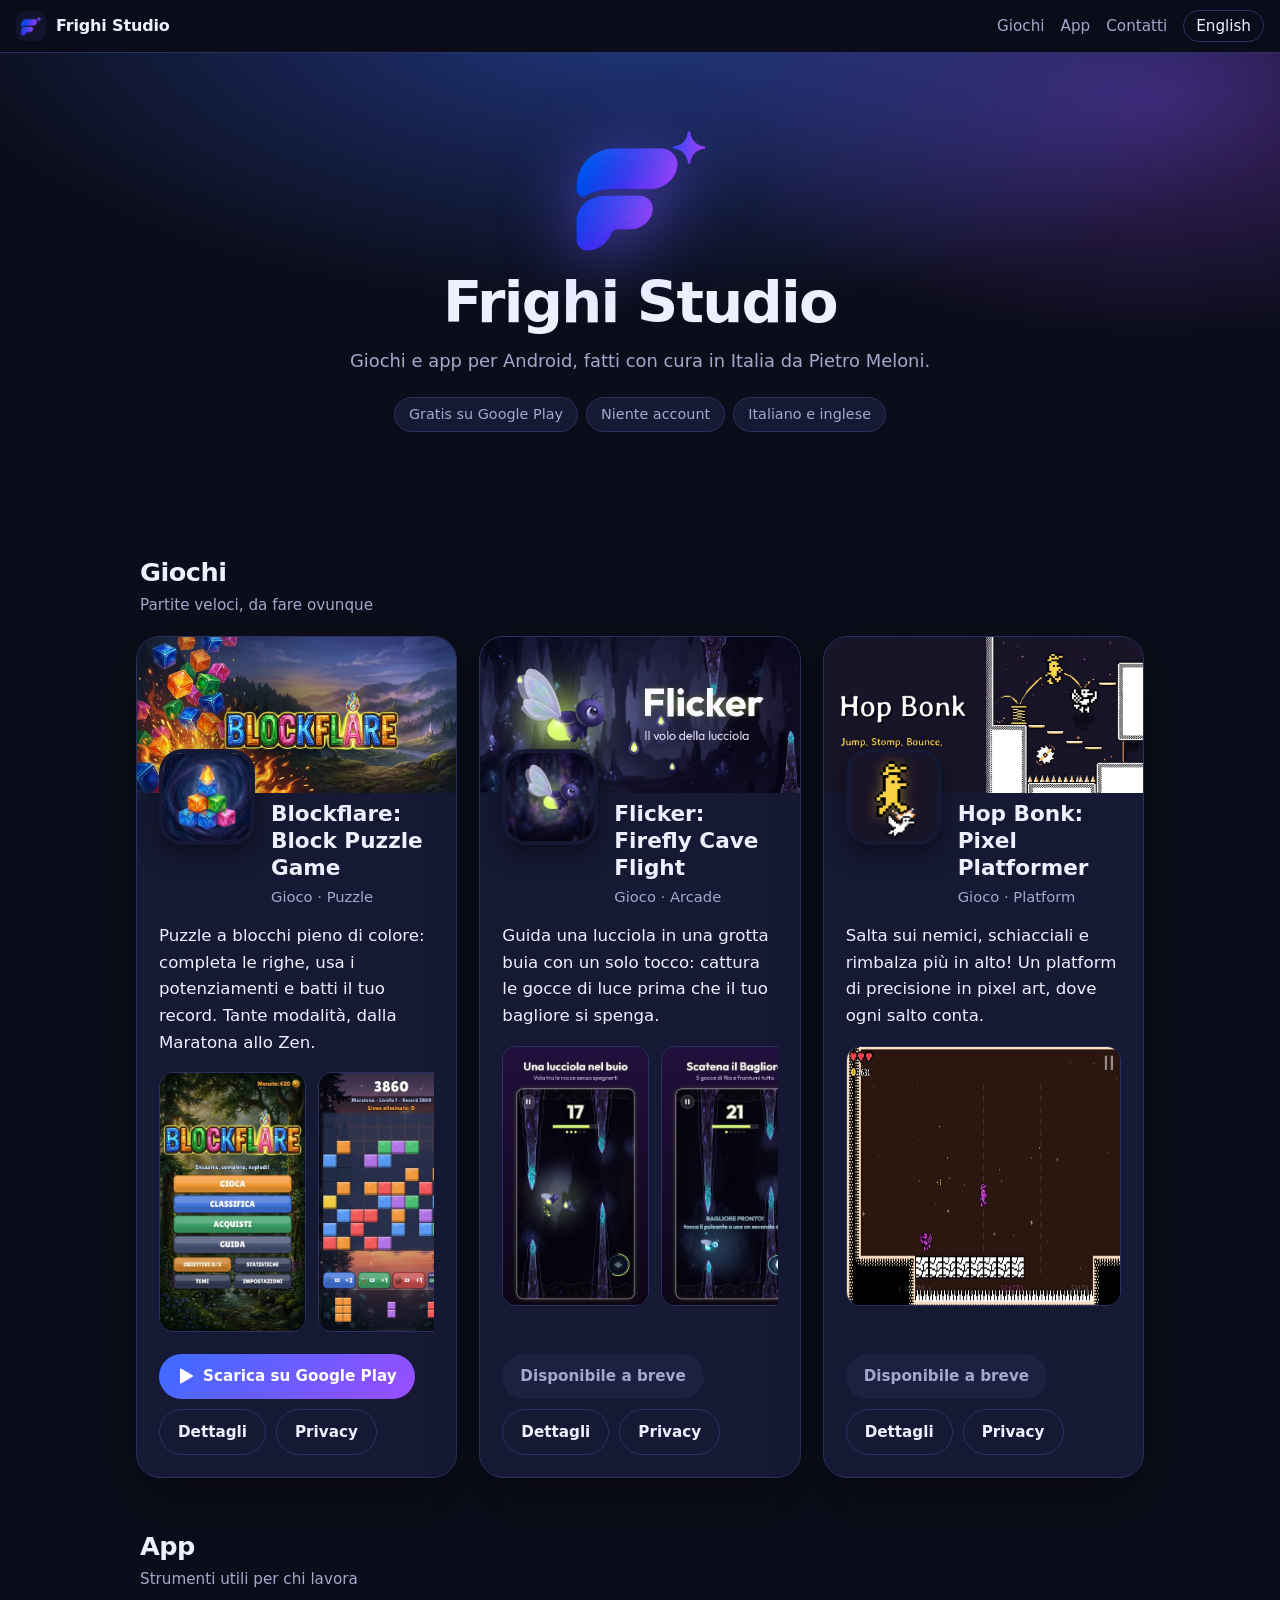
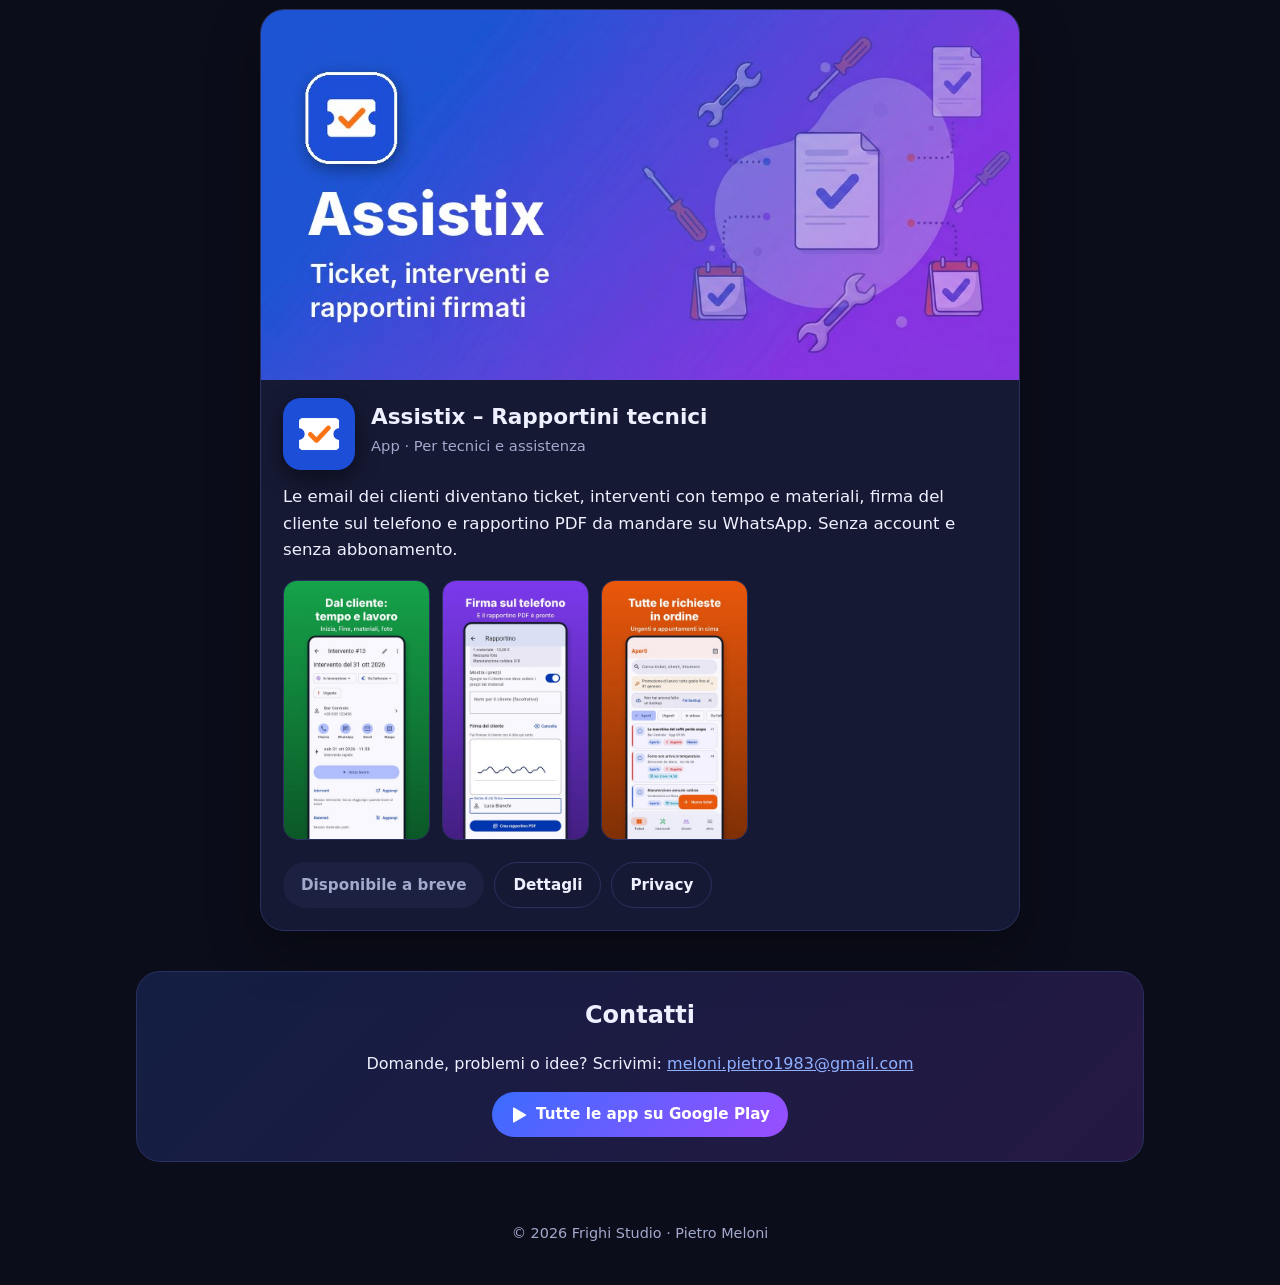
==== commit c1db475e: "Add files via upload" ====
--- a/index.html
+++ b/index.html
@@ -23,19 +23,19 @@
 <div class="corpo"><div class="testa"><img class="icona" src="/img/giochi/blockflare_icona.png" alt=""><div><h3>Blockflare: Block Puzzle Game</h3><span class="tipo">Gioco · Puzzle</span></div></div>
 <p class="desc">Puzzle a blocchi pieno di colore: completa le righe, usa i potenziamenti e batti il tuo record. Tante modalità, dalla Maratona allo Zen.</p>
 <div class="galleria"><img src="/img/giochi/blockflare_it_1.jpg" alt="Blockflare: Block Puzzle Game" loading="lazy"><img src="/img/giochi/blockflare_it_3.jpg" alt="Blockflare: Block Puzzle Game" loading="lazy"><img src="/img/giochi/blockflare_it_7.jpg" alt="Blockflare: Block Puzzle Game" loading="lazy"></div>
-<div class="azioni"><a class="btn play" href="https://play.google.com/store/apps/details?id=com.pietromeloni.blockflare"><svg viewBox="0 0 24 24" aria-hidden="true"><path fill="currentColor" d="M4 2.8v18.4c0 .7.8 1.1 1.4.8l15.8-9.2c.6-.4.6-1.2 0-1.6L5.4 2c-.6-.3-1.4.1-1.4.8z"/></svg>Scarica su Google Play</a><a class="btn vuoto" href="/giochi/blockflare.html">Dettagli</a><a class="btn vuoto" href="/blockflare-privacy/">Privacy</a></div>
+<div class="azioni"><a class="btn play" data-app="blockflare" href="https://play.google.com/store/apps/details?id=com.pietromeloni.blockflare"><svg viewBox="0 0 24 24" aria-hidden="true"><path fill="currentColor" d="M4 2.8v18.4c0 .7.8 1.1 1.4.8l15.8-9.2c.6-.4.6-1.2 0-1.6L5.4 2c-.6-.3-1.4.1-1.4.8z"/></svg>Scarica su Google Play</a><a class="btn vuoto" href="/giochi/blockflare.html">Dettagli</a><a class="btn vuoto" href="/blockflare-privacy/">Privacy</a></div>
 </div></article><article class="app" id="flicker">
 <img class="banner" src="/img/giochi/flicker_banner_it.jpg" alt="Flicker: Firefly Cave Flight" loading="lazy">
 <div class="corpo"><div class="testa"><img class="icona" src="/img/giochi/flicker_icona.png" alt=""><div><h3>Flicker: Firefly Cave Flight</h3><span class="tipo">Gioco · Arcade</span></div></div>
 <p class="desc">Guida una lucciola in una grotta buia con un solo tocco: cattura le gocce di luce prima che il tuo bagliore si spenga.</p>
 <div class="galleria"><img src="/img/giochi/flicker_it_1.jpg" alt="Flicker: Firefly Cave Flight – 1" loading="lazy"><img src="/img/giochi/flicker_it_2.jpg" alt="Flicker: Firefly Cave Flight – 2" loading="lazy"><img src="/img/giochi/flicker_it_3.jpg" alt="Flicker: Firefly Cave Flight – 3" loading="lazy"></div>
-<div class="azioni"><a class="btn play" href="https://play.google.com/store/apps/details?id=com.pietromeloni.flicker"><svg viewBox="0 0 24 24" aria-hidden="true"><path fill="currentColor" d="M4 2.8v18.4c0 .7.8 1.1 1.4.8l15.8-9.2c.6-.4.6-1.2 0-1.6L5.4 2c-.6-.3-1.4.1-1.4.8z"/></svg>Scarica su Google Play</a><a class="btn vuoto" href="/giochi/flicker.html">Dettagli</a><a class="btn vuoto" href="/flicker-privacy/">Privacy</a></div>
+<div class="azioni"><a class="btn play" data-app="flicker" href="https://play.google.com/store/apps/details?id=com.pietromeloni.flicker"><svg viewBox="0 0 24 24" aria-hidden="true"><path fill="currentColor" d="M4 2.8v18.4c0 .7.8 1.1 1.4.8l15.8-9.2c.6-.4.6-1.2 0-1.6L5.4 2c-.6-.3-1.4.1-1.4.8z"/></svg>Scarica su Google Play</a><a class="btn vuoto" href="/giochi/flicker.html">Dettagli</a><a class="btn vuoto" href="/flicker-privacy/">Privacy</a></div>
 </div></article><article class="app" id="hopbonk">
 <img class="banner" src="/img/giochi/hopbonk_banner.jpg" alt="Hop Bonk: Pixel Platformer" loading="lazy">
 <div class="corpo"><div class="testa"><img class="icona" src="/img/giochi/hopbonk_icona.png" alt=""><div><h3>Hop Bonk: Pixel Platformer</h3><span class="tipo">Gioco · Platform</span></div></div>
 <p class="desc">Salta sui nemici, schiacciali e rimbalza più in alto! Un platform di precisione in pixel art, dove ogni salto conta.</p>
 <div class="galleria orizz"><img src="/img/giochi/hopbonk_it_1.jpg" alt="Hop Bonk: Pixel Platformer – 1" loading="lazy"><img src="/img/giochi/hopbonk_it_2.jpg" alt="Hop Bonk: Pixel Platformer – 2" loading="lazy"><img src="/img/giochi/hopbonk_it_3.jpg" alt="Hop Bonk: Pixel Platformer – 3" loading="lazy"></div>
-<div class="azioni"><a class="btn play" href="https://play.google.com/store/apps/details?id=com.pietromeloni.hopbonk"><svg viewBox="0 0 24 24" aria-hidden="true"><path fill="currentColor" d="M4 2.8v18.4c0 .7.8 1.1 1.4.8l15.8-9.2c.6-.4.6-1.2 0-1.6L5.4 2c-.6-.3-1.4.1-1.4.8z"/></svg>Scarica su Google Play</a><a class="btn vuoto" href="/giochi/hopbonk.html">Dettagli</a><a class="btn vuoto" href="/HopBonk/">Privacy</a></div>
+<div class="azioni"><a class="btn play" data-app="hopbonk" href="https://play.google.com/store/apps/details?id=com.pietromeloni.hopbonk"><svg viewBox="0 0 24 24" aria-hidden="true"><path fill="currentColor" d="M4 2.8v18.4c0 .7.8 1.1 1.4.8l15.8-9.2c.6-.4.6-1.2 0-1.6L5.4 2c-.6-.3-1.4.1-1.4.8z"/></svg>Scarica su Google Play</a><a class="btn vuoto" href="/giochi/hopbonk.html">Dettagli</a><a class="btn vuoto" href="/HopBonk/">Privacy</a></div>
 </div></article></div>
 <h2 class="sezione" id="app">App<small>Strumenti utili per chi lavora</small></h2>
 <div class="griglia"><article class="app" id="assistix">
@@ -43,11 +43,12 @@
 <div class="corpo"><div class="testa"><img class="icona" src="/img/assistix.png" alt=""><div><h3>Assistix – Rapportini tecnici</h3><span class="tipo">App · Per tecnici e assistenza</span></div></div>
 <p class="desc">Le email dei clienti diventano ticket, interventi con tempo e materiali, firma del cliente sul telefono e rapportino PDF da mandare su WhatsApp. Senza account e senza abbonamento.</p>
 <div class="galleria"><img src="/img/giochi/assistix_it_1.jpg" alt="Assistix" loading="lazy"><img src="/img/giochi/assistix_it_2.jpg" alt="Assistix" loading="lazy"><img src="/img/giochi/assistix_it_3.jpg" alt="Assistix" loading="lazy"></div>
-<div class="azioni"><span class="btn presto">Presto su Google Play</span><a class="btn vuoto" href="/assistix/">Scopri Assistix</a><a class="btn vuoto" href="/assistix/privacy.html">Privacy</a></div>
+<div class="azioni"><a class="btn play" data-app="assistix" href="https://play.google.com/store/apps/details?id=it.pietromeloni.assistix"><svg viewBox="0 0 24 24" aria-hidden="true"><path fill="currentColor" d="M4 2.8v18.4c0 .7.8 1.1 1.4.8l15.8-9.2c.6-.4.6-1.2 0-1.6L5.4 2c-.6-.3-1.4.1-1.4.8z"/></svg>Scarica su Google Play</a><a class="btn vuoto" href="/assistix/">Dettagli</a><a class="btn vuoto" href="/assistix/privacy.html">Privacy</a></div>
 </div></article></div>
 <section class="contatto" id="contatti"><h2>Contatti</h2><p>Domande, problemi o idee? Scrivimi: <a href="mailto:meloni.pietro1983@gmail.com">meloni.pietro1983@gmail.com</a></p>
 <a class="btn play" href="https://play.google.com/store/apps/developer?id=Frighi%20Studio"><svg viewBox="0 0 24 24" aria-hidden="true"><path fill="currentColor" d="M4 2.8v18.4c0 .7.8 1.1 1.4.8l15.8-9.2c.6-.4.6-1.2 0-1.6L5.4 2c-.6-.3-1.4.1-1.4.8z"/></svg>Tutte le app su Google Play</a></section>
 </main>
 <footer class="piede">© 2026 Frighi Studio · Pietro Meloni</footer>
+<script src="/stato-app.js"></script>
 </body>
 </html>
--- a/stile.css
+++ b/stile.css
@@ -22,8 +22,11 @@
 main{max-width:1040px;margin:0 auto;padding:8px 16px 32px}
 h2.sezione{font-size:1.6rem;margin:48px 4px 18px;letter-spacing:-.02em}
 h2.sezione small{display:block;font-size:.95rem;font-weight:400;color:var(--grigio);letter-spacing:0}
-.griglia{display:grid;grid-template-columns:repeat(auto-fit,minmax(320px,1fr));gap:22px;align-items:start}
-.griglia .app{margin-bottom:0}
+.griglia{display:grid;grid-template-columns:repeat(auto-fit,minmax(320px,1fr));gap:22px;align-items:stretch}
+.griglia .app{margin-bottom:0;display:flex;flex-direction:column}
+.griglia .app .corpo{flex:1;display:flex;flex-direction:column}
+.griglia .app .azioni{margin-top:auto;padding-top:16px}
+.griglia .galleria.orizz img{height:260px}
 .app{background:var(--carta);border:1px solid var(--bordo);border-radius:24px;overflow:hidden;margin-bottom:26px;box-shadow:0 20px 50px rgba(0,0,0,.35)}
 .app .banner{aspect-ratio:1024/500;width:100%;object-fit:cover}
 .app .corpo{padding:0 22px 22px;position:relative}
